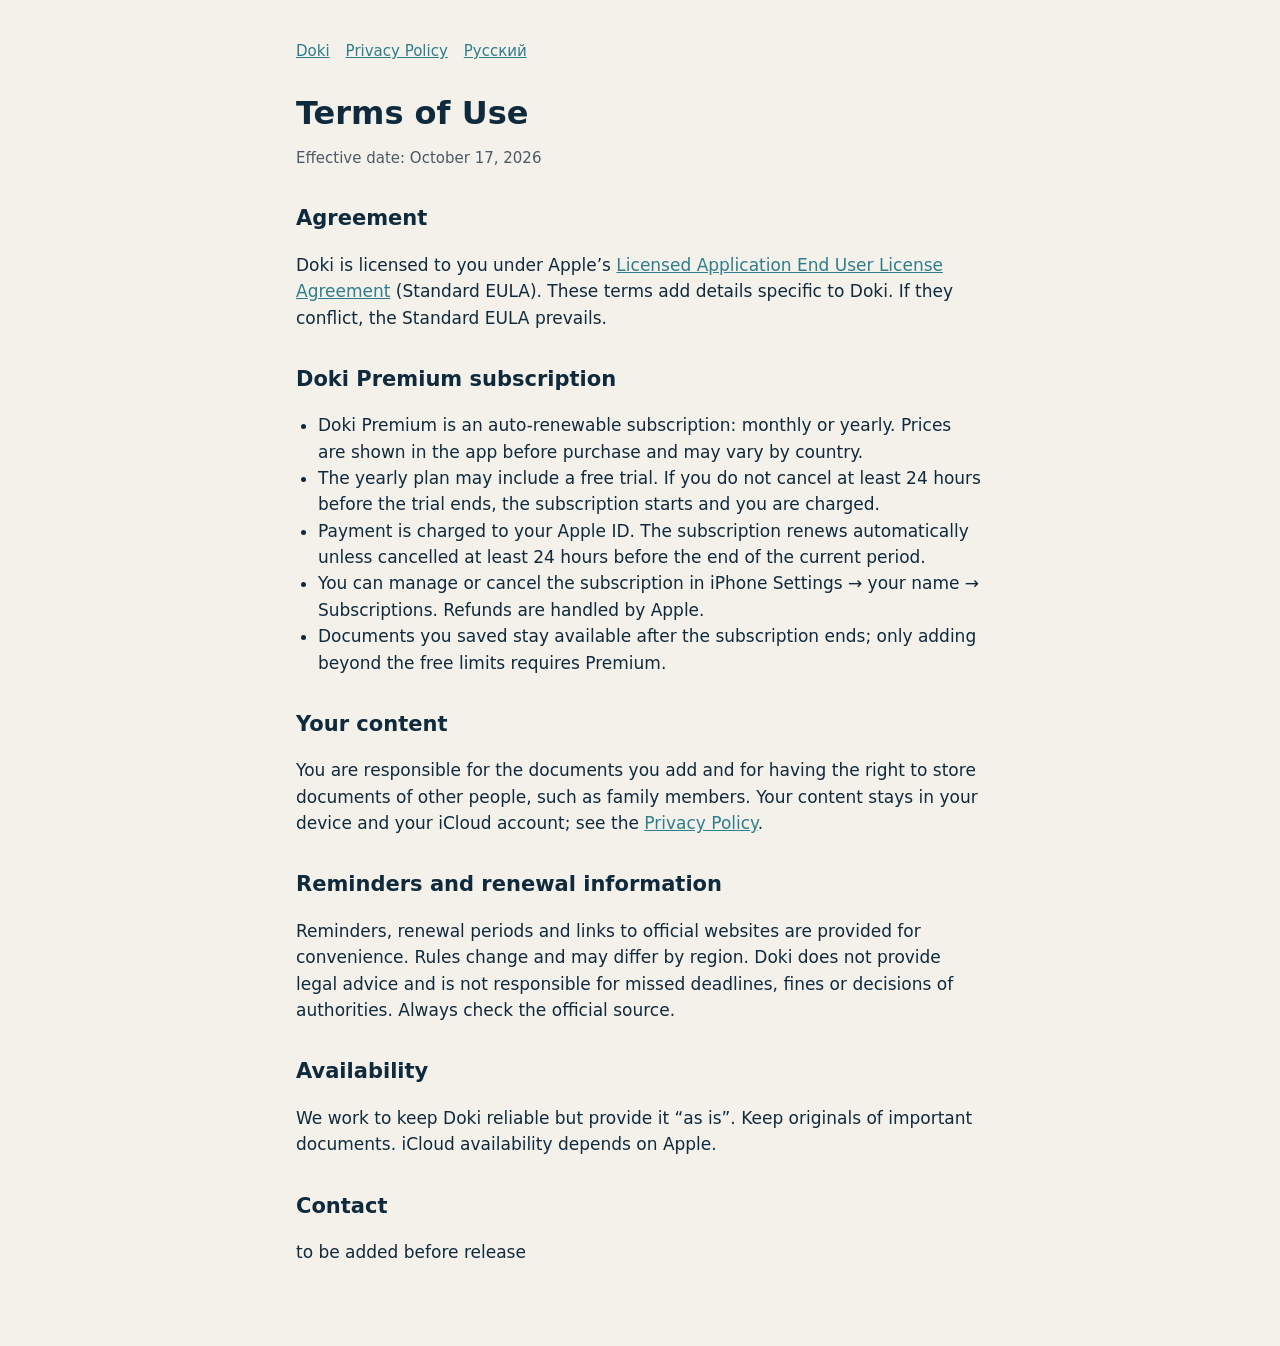
==== terms.html @ e41b5f9f "Doki site: privacy, terms, remote config Co-Authored-By: Claude Opus 5.5 <noreply@anthropic.com>" ====
<!doctype html>
<html lang="en"><head><meta charset="utf-8"><meta name="viewport" content="width=device-width,initial-scale=1">
<title>Doki — Terms of Use</title><link rel="stylesheet" href="style.css"></head>
<body><main>
<nav><a href="index.html">Doki</a><a href="privacy.html">Privacy Policy</a><a href="ru/terms.html">Русский</a></nav>
<h1>Terms of Use</h1>
<p class="muted">Effective date: October 17, 2026</p>

<h2>Agreement</h2>
<p>Doki is licensed to you under Apple’s <a href="https://www.apple.com/legal/internet-services/itunes/dev/stdeula/">Licensed Application End User License Agreement</a> (Standard EULA). These terms add details specific to Doki. If they conflict, the Standard EULA prevails.</p>

<h2>Doki Premium subscription</h2>
<ul>
<li>Doki Premium is an auto-renewable subscription: monthly or yearly. Prices are shown in the app before purchase and may vary by country.</li>
<li>The yearly plan may include a free trial. If you do not cancel at least 24 hours before the trial ends, the subscription starts and you are charged.</li>
<li>Payment is charged to your Apple ID. The subscription renews automatically unless cancelled at least 24 hours before the end of the current period.</li>
<li>You can manage or cancel the subscription in iPhone Settings → your name → Subscriptions. Refunds are handled by Apple.</li>
<li>Documents you saved stay available after the subscription ends; only adding beyond the free limits requires Premium.</li>
</ul>

<h2>Your content</h2>
<p>You are responsible for the documents you add and for having the right to store documents of other people, such as family members. Your content stays in your device and your iCloud account; see the <a href="privacy.html">Privacy Policy</a>.</p>

<h2>Reminders and renewal information</h2>
<p>Reminders, renewal periods and links to official websites are provided for convenience. Rules change and may differ by region. Doki does not provide legal advice and is not responsible for missed deadlines, fines or decisions of authorities. Always check the official source.</p>

<h2>Availability</h2>
<p>We work to keep Doki reliable but provide it “as is”. Keep originals of important documents. iCloud availability depends on Apple.</p>

<h2>Contact</h2>
<p>to be added before release</p>
</main></body></html>
---- style.css ----
:root{--ink:#0F2A3D;--brand:#2E7D8C;--paper:#F4F1EA;--card:#FFFFFF;--muted:#4A5A66;--line:#E3DED3}
@media (prefers-color-scheme:dark){:root{--ink:#F4F1EA;--brand:#3FA7B5;--paper:#0B1A24;--card:#132836;--muted:#A9B7C0;--line:#20394A}}
*{box-sizing:border-box}
body{margin:0;background:var(--paper);color:var(--ink);font:17px/1.55 -apple-system,BlinkMacSystemFont,"Segoe UI",system-ui,sans-serif}
main{max-width:720px;margin:0 auto;padding:40px 16px 64px}
h1{font-size:32px;line-height:1.15;margin:0 0 8px}
h2{font-size:21px;margin:32px 0 8px}
p,li{color:var(--ink)}
.muted{color:var(--muted);font-size:15px}
a{color:var(--brand)}
nav{display:flex;gap:16px;flex-wrap:wrap;margin-bottom:32px;font-size:15px}
.card{background:var(--card);border-radius:18px;padding:16px 20px;margin:16px 0}
ul{padding-left:22px}
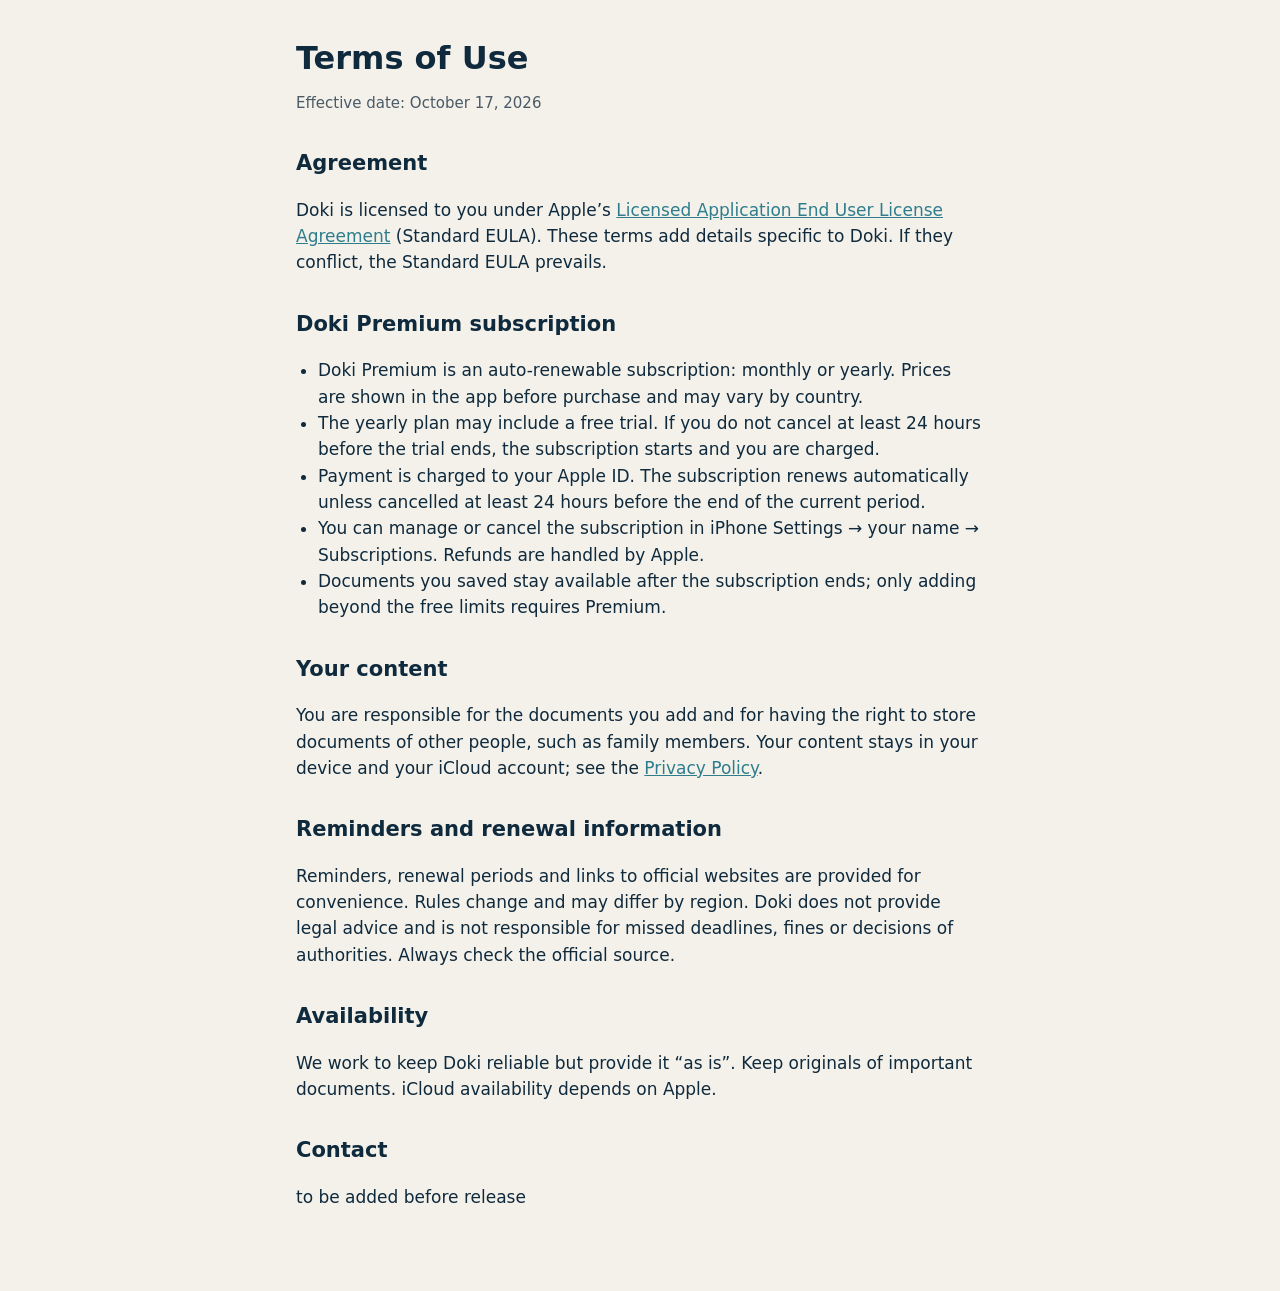
==== commit f6ef6327: "Legal pages: drop top navigation; add settings and updates section Co-Authored-By: Claude Opus 5.5 <" ====
--- a/terms.html
+++ b/terms.html
@@ -2,7 +2,6 @@
 <html lang="en"><head><meta charset="utf-8"><meta name="viewport" content="width=device-width,initial-scale=1">
 <title>Doki — Terms of Use</title><link rel="stylesheet" href="style.css"></head>
 <body><main>
-<nav><a href="index.html">Doki</a><a href="privacy.html">Privacy Policy</a><a href="ru/terms.html">Русский</a></nav>
 <h1>Terms of Use</h1>
 <p class="muted">Effective date: October 17, 2026</p>
 
